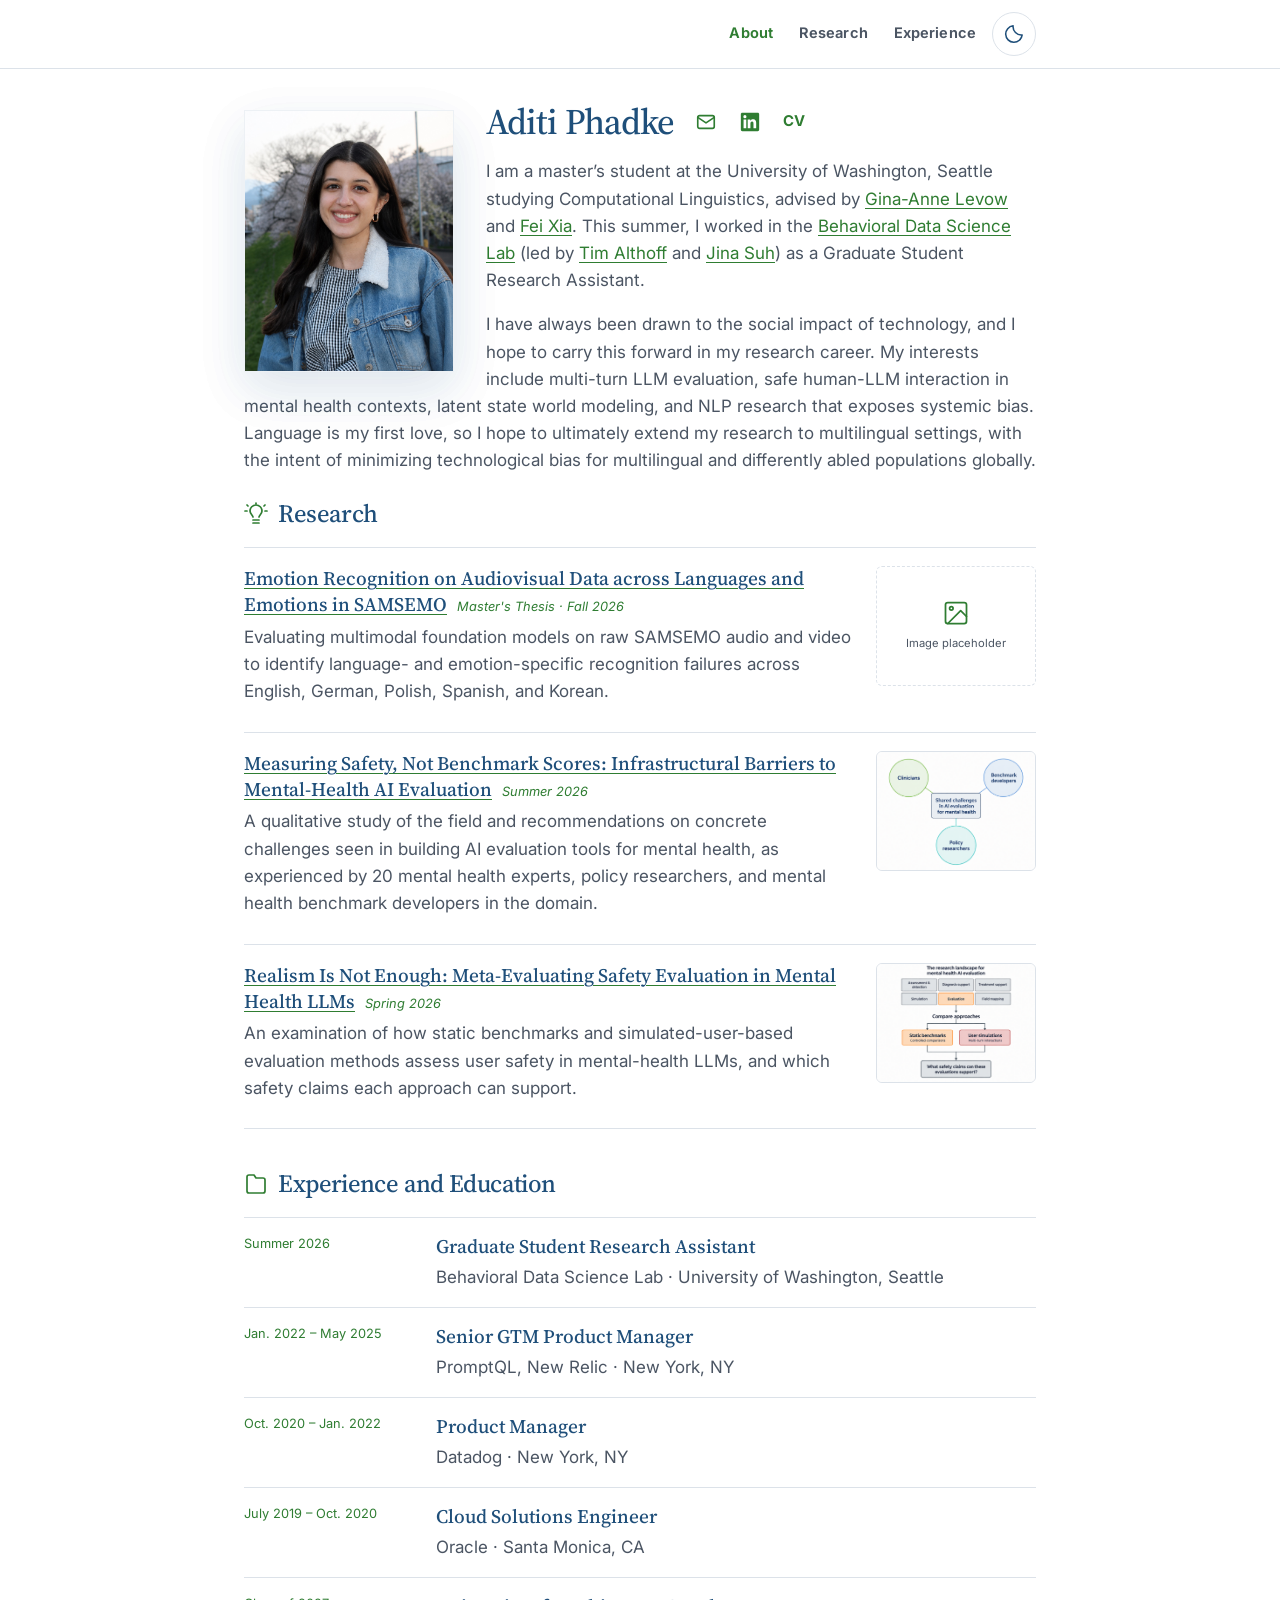
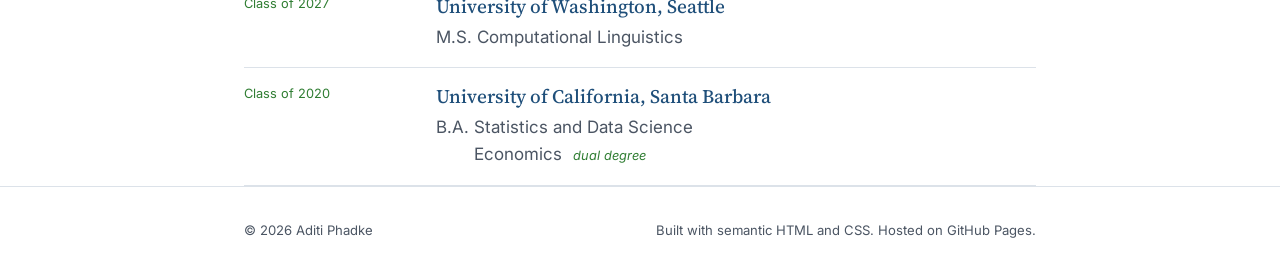
==== index.html @ 6ebd1e94 "Reorder research projects" ====
<!doctype html>
<html lang="en">
<head>
  <meta charset="utf-8">
  <meta name="viewport" content="width=device-width, initial-scale=1">
  <meta name="description" content="Aditi Phadke studies LLM evaluation, multilingual speech processing, and NLP for social impact.">
  <meta name="author" content="Aditi Phadke">
  <meta name="theme-color" content="#ffffff">

  <meta property="og:type" content="website">
  <meta property="og:title" content="Aditi Phadke">
  <meta property="og:description" content="LLM evaluation, social impact of computing, multilingual speech processing, and NLP.">
  <meta property="og:url" content="https://asphadke.github.io/">
  <meta property="og:image" content="https://asphadke.github.io/assets/aditi-portrait.jpg">
  <meta property="og:image:type" content="image/jpeg">
  <meta property="og:image:alt" content="Aditi Phadke">
  <meta name="twitter:card" content="summary_large_image">
  <meta name="twitter:image" content="https://asphadke.github.io/assets/aditi-portrait.jpg">
  <meta name="twitter:image:alt" content="Aditi Phadke">

  <title>Aditi Phadke</title>
  <link rel="icon" href="assets/favicon.svg" type="image/svg+xml">
  <script src="theme.js?v=20261014-1"></script>
  <link rel="stylesheet" href="styles.css?v=20261014-education-unshaded-1">
  <script src="script.js?v=20261014-taxonomy-1" defer></script>
  <!-- pages-build: 2026-10-13-5 -->
</head>

<body>
  <a class="skip-link" href="#main-content">Skip to content</a>

  <header class="site-header" id="top">
    <div class="container header-inner">
      <button class="menu-button" type="button" aria-expanded="false" aria-controls="site-nav">
        <span class="sr-only">Toggle navigation</span>
        <span aria-hidden="true"></span>
        <span aria-hidden="true"></span>
        <span aria-hidden="true"></span>
      </button>

      <nav class="site-nav" id="site-nav" aria-label="Primary navigation">
        <a href="#about">About</a>
        <a href="#projects">Research</a>
        <a href="#background">Experience</a>
      </nav>
      <button class="theme-toggle" type="button" aria-label="Switch to dark mode" title="Switch to dark mode">
        <svg class="theme-moon" viewBox="0 0 24 24" fill="none" stroke="currentColor" stroke-width="1.7" stroke-linecap="round" stroke-linejoin="round" aria-hidden="true"><path d="M20.9 13A9 9 0 0 1 11 3.1 9 9 0 1 0 20.9 13Z"/></svg>
        <svg class="theme-sun" viewBox="0 0 24 24" fill="none" stroke="currentColor" stroke-width="1.7" stroke-linecap="round" aria-hidden="true"><circle cx="12" cy="12" r="4"/><path d="M12 2v2m0 16v2M2 12h2m16 0h2M5 5l1.5 1.5m11 11L19 19M5 19l1.5-1.5m11-11L19 5"/></svg>
      </button>
    </div>
  </header>

  <main id="main-content">
    <section class="hero container" id="about" aria-label="About Aditi Phadke" style="border-bottom: 0; padding-bottom: 0.5rem;">
      <div class="portrait-wrap">
        <div class="portrait-fallback">AP</div>
        <img class="portrait" src="assets/aditi-portrait.jpg" alt="Aditi Phadke" width="280" height="350" onerror="this.hidden=true">
      </div>

      <div class="hero-copy">
        <div class="intro-heading">
          <h1>Aditi Phadke</h1>
          <div class="contact-links" aria-label="Contact links">
            <a href="mailto:aphadke@uw.edu" aria-label="Email" title="Email">
              <svg viewBox="0 0 24 24" fill="none" stroke="currentColor" stroke-width="1.8" stroke-linecap="round" stroke-linejoin="round" aria-hidden="true" focusable="false">
                <rect x="3" y="5" width="18" height="14" rx="2"/>
                <path d="m3 7 9 6 9-6"/>
              </svg>
            </a>
            <a href="https://www.linkedin.com/in/aditi-phadke-20/" rel="me noreferrer" aria-label="LinkedIn" title="LinkedIn">
              <svg viewBox="0 0 24 24" fill="currentColor" aria-hidden="true" focusable="false">
                <path d="M20.45 2H3.55C2.69 2 2 2.68 2 3.52v16.96c0 .84.69 1.52 1.55 1.52h16.9c.86 0 1.55-.68 1.55-1.52V3.52c0-.84-.69-1.52-1.55-1.52ZM7.93 18.75H4.98V9.2h2.95v9.55ZM6.45 7.9a1.71 1.71 0 1 1 0-3.42 1.71 1.71 0 0 1 0 3.42Zm12.3 10.85H15.8V14.1c0-1.11-.02-2.54-1.55-2.54-1.55 0-1.79 1.21-1.79 2.46v4.73H9.51V9.2h2.83v1.3h.04c.39-.74 1.36-1.52 2.79-1.52 2.98 0 3.58 1.96 3.58 4.51v5.26Z"/>
              </svg>
            </a>
            <a href="assets/aditi-phadke-cv.pdf" aria-label="CV (PDF)" title="CV (PDF)">CV</a>
          </div>
        </div>
        <p>
          I am a master’s student at the University of Washington, Seattle studying Computational Linguistics, advised by <a href="https://faculty.washington.edu/levow/">Gina-Anne Levow</a> and <a href="https://faculty.washington.edu/fxia/">Fei Xia</a>. This summer, I worked in the <a href="https://behavioral-data.github.io/">Behavioral Data Science Lab</a> (led by <a href="https://homes.cs.washington.edu/~althoff/">Tim Althoff</a> and <a href="https://www.jinasuh.com/">Jina Suh</a>) as a Graduate Student Research Assistant.
        </p>

        <p>
          I have always been drawn to the social impact of technology, and I hope to carry this forward in my research career. My interests include multi-turn LLM evaluation, safe human-LLM interaction in mental health contexts, latent state world modeling, and NLP research that exposes systemic bias. Language is my first love, so I hope to ultimately extend my research to multilingual settings, with the intent of minimizing technological bias for multilingual and differently abled populations globally.
        </p>

      </div>
    </section>

    <div class="container content-grid" style="padding-top: 0; margin-top: 0;">
      <div class="main-column">

        <section class="section" id="projects" aria-labelledby="projects-title">
          <div class="section-heading">
            <svg class="section-icon" viewBox="0 0 24 24" fill="none" stroke="currentColor" stroke-width="1.7" stroke-linecap="round" stroke-linejoin="round" aria-hidden="true" focusable="false">
              <path d="M9 18h6M9 21h6M9 15c0-1.5-3-3-3-6a6 6 0 0 1 12 0c0 3-3 4.5-3 6"/>
              <path d="M12 1v1M3 3l1 1M20 4l1-1M1 9h2M21 9h2"/>
            </svg>
            <h2 id="projects-title">Research</h2>
          </div>

          <div class="project-list">
            <article class="project">
              <div class="project-copy">
                <div class="project-meta">
                  <span>Ongoing Research</span>
                  <span>Fall 2026</span>
                </div>
                <h3><a class="project-title-link" href="projects/samsemo-emotion-recognition.html">Emotion Recognition on Audiovisual Data across Languages and Emotions in SAMSEMO</a> <span class="project-season">Master's Thesis · Fall 2026</span></h3>
                <p>Evaluating multimodal foundation models on raw SAMSEMO audio and video to identify language- and emotion-specific recognition failures across English, German, Polish, Spanish, and Korean.</p>
                <ul class="tags" aria-label="Project topics">
                  <li>Emotion recognition</li>
                  <li>Multimodal</li>
                  <li>Multilingual</li>
                </ul>
              </div>
              <div class="project-image-placeholder" aria-hidden="true">
                <svg viewBox="0 0 24 24" fill="none" stroke="currentColor" stroke-width="1.5" stroke-linecap="round" stroke-linejoin="round"><rect x="3" y="3" width="18" height="18" rx="2"/><circle cx="8" cy="8" r="1.5"/><path d="m21 15-5-5L5 21"/></svg>
                <span>Image placeholder</span>
              </div>
            </article>

            <article class="project">
              <div class="project-copy">
                <div class="project-meta">
                  <span>Ongoing Research</span>
                  <span>Summer 2026-present</span>
                </div>
                <h3><a class="project-title-link" href="projects/mental-health-evaluation-tools.html">Measuring Safety, Not Benchmark Scores: Infrastructural Barriers to Mental-Health AI Evaluation</a> <span class="project-season">Summer 2026</span></h3>
                <p>A qualitative study of the field and recommendations on concrete challenges seen in building AI evaluation tools for mental health, as experienced by 20 mental health experts, policy researchers, and mental health benchmark developers in the domain.</p>
                <ul class="tags" aria-label="Project topics">
                  <li>LLM evaluation</li>
                  <li>Human-LLM interaction</li>
                  <li>Mental health</li>
                  <li>AI safety</li>
                </ul>
              </div>
              <a class="project-image-link" href="assets/mental-health-evaluation-diagram.png" aria-label="Enlarge diagram of expert perspectives on mental-health AI evaluation" aria-haspopup="dialog">
                <img src="assets/mental-health-evaluation-diagram.png" alt="Clinicians, benchmark developers, and policy researchers connected to shared challenges in AI evaluation for mental health." width="1448" height="1086" loading="lazy">
              </a>
            </article>

            <article class="project">
              <div class="project-copy">
                <div class="project-meta">
                  <span>Working Paper</span>
                  <span>Spring 2026</span>
                </div>
                <h3><a class="project-title-link" href="projects/psychological-safety-taxonomy-review.html">Realism Is Not Enough: Meta-Evaluating Safety Evaluation in Mental Health LLMs</a> <span class="project-season">Spring 2026</span></h3>
                <p>An examination of how static benchmarks and simulated-user-based evaluation methods assess user safety in mental-health LLMs, and which safety claims each approach can support.</p>
                <ul class="tags" aria-label="Project topics">
                  <li>AI safety</li>
                  <li>Benchmarking</li>
                  <li>Evaluation</li>
                </ul>
              </div>
              <a class="project-image-link" href="assets/mental-health-evaluation-taxonomy.png" aria-label="Enlarge mental health AI evaluation research landscape diagram" aria-haspopup="dialog">
                <img src="assets/mental-health-evaluation-taxonomy.png" alt="Research landscape for mental health AI evaluation: six research categories, focusing on static benchmarks and user simulations and the safety claims they support." width="1448" height="1086" loading="lazy">
              </a>
            </article>

            <article class="project" hidden>
              <div class="project-copy">
                <div class="project-meta">
                  <span>Ongoing Research</span>
                  <span>Fall 2026</span>
                </div>
                <h3><a class="project-title-link" href="projects/latent-state-world-modeling.html">Behavioral State World Modeling</a></h3>
                <p>Predicting the unobservable behavioral state of the user from observable metrics such as audio and text. This is an extension of an ARPA-H grant project that constitutes similar work with wearable health sensor and location data.</p>
                <ul class="tags" aria-label="Project topics">
                  <li>User state simulation</li>
                  <li>HMMs</li>
                  <li>Speech recognition</li>
                </ul>
              </div>
              <a class="project-image-link" href="assets/behavioral-state-world-modeling.png" aria-label="Enlarge behavioral state world modeling diagram" aria-haspopup="dialog">
                <img src="assets/behavioral-state-world-modeling.png" alt="Hidden behavioral states evolving over time, with AI responses influencing transitions and text and speech observations beneath each state." width="1448" height="1086" loading="lazy">
              </a>
            </article>

            <article class="project" hidden>
              <div class="project-copy">
                <div class="project-meta">
                  <span>Research Project</span>
                  <span>2026</span>
                </div>
                <h3>OpenAI Whisper Multilingual Performance</h3>
                <p>Analyzed the performance of OpenAI Whisper across multilingual settings, observing cross-lingual interference effects in the shared-script languages of Hindi, Marathi, Nepali. I conducted linguistic error analysis accordingly.</p>
                <ul class="tags" aria-label="Project topics">
                  <li>ASR</li>
                  <li>Multilingual</li>
                  <li>Tokenization</li>
                </ul>
              </div>
              <div class="project-image-placeholder" aria-hidden="true">
                <svg viewBox="0 0 24 24" fill="none" stroke="currentColor" stroke-width="1.5" stroke-linecap="round" stroke-linejoin="round"><rect x="3" y="3" width="18" height="18" rx="2"/><circle cx="8" cy="8" r="1.5"/><path d="m21 15-5-5L5 21"/></svg>
                <span>Image placeholder</span>
              </div>
            </article>

            <article class="project" hidden>
              <div class="project-copy">
                <div class="project-meta">
                  <span>Speech Systems</span>
                  <span>2025</span>
                </div>
                <h3>Speaker-dependent Voice Assistant</h3>
                <p>A six-phrase spoken-command system built from scratch with MFCC features, left-to-right hidden Markov models, wake-word gating, and out-of-vocabulary rejection.</p>
                <ul class="tags" aria-label="Project topics">
                  <li>HMMs</li>
                  <li>MFCCs</li>
                  <li>Speech recognition</li>
                </ul>
              </div>
              <div class="project-image-placeholder" aria-hidden="true">
                <svg viewBox="0 0 24 24" fill="none" stroke="currentColor" stroke-width="1.5" stroke-linecap="round" stroke-linejoin="round"><rect x="3" y="3" width="18" height="18" rx="2"/><circle cx="8" cy="8" r="1.5"/><path d="m21 15-5-5L5 21"/></svg>
                <span>Image placeholder</span>
              </div>
            </article>
          </div>
        </section>

        <section class="section" id="background" aria-labelledby="background-title">
          <div class="section-heading">
            <svg class="section-icon" viewBox="0 0 24 24" fill="none" stroke="currentColor" stroke-width="1.7" stroke-linecap="round" stroke-linejoin="round" aria-hidden="true" focusable="false">
              <path d="M3 7V5a2 2 0 0 1 2-2h5l2 3h7a2 2 0 0 1 2 2v11a2 2 0 0 1-2 2H5a2 2 0 0 1-2-2V7Z"/>
            </svg>
            <h2 id="background-title">Experience and Education</h2>
          </div>
          <div class="timeline">
            <div class="timeline-item">
              <p class="timeline-date">Summer 2026</p>
              <div>
                <h3>Graduate Student Research Assistant</h3>
                <p>Behavioral Data Science Lab · University of Washington, Seattle</p>
              </div>
            </div>
            <div class="timeline-item">
              <p class="timeline-date">Jan. 2022 – May 2025</p>
              <div>
                <h3>Senior GTM Product Manager</h3>
                <p>PromptQL, New Relic · New York, NY</p>
              </div>
            </div>
            <div class="timeline-item">
              <p class="timeline-date">Oct. 2020 – Jan. 2022</p>
              <div>
                <h3>Product Manager</h3>
                <p>Datadog · New York, NY</p>
              </div>
            </div>
            <div class="timeline-item">
              <p class="timeline-date">July 2019 – Oct. 2020</p>
              <div>
                <h3>Cloud Solutions Engineer</h3>
                <p>Oracle · Santa Monica, CA</p>
              </div>
            </div>
            <div class="timeline-item education-item">
              <p class="timeline-date">Class of 2027</p>
              <div>
                <h3>University of Washington, Seattle</h3>
                <p>M.S. Computational Linguistics</p>
              </div>
            </div>
            <div class="timeline-item education-item">
              <p class="timeline-date">Class of 2020</p>
              <div>
                <h3>University of California, Santa Barbara</h3>
                <p style="display: grid; grid-template-columns: auto minmax(0, 1fr); column-gap: 0.3em;"><span>B.A.</span><span>Statistics and Data Science<br>Economics <span class="degree-note">dual degree</span></span></p>
              </div>
            </div>
          </div>
        </section>

      </div>
    </div>
  </main>

  <footer class="site-footer">
    <div class="container footer-inner">
      <p>© <span id="year">2026</span> Aditi Phadke</p>
      <p>Built with semantic HTML and CSS. Hosted on GitHub Pages.</p>
    </div>
  </footer>
  <dialog class="image-viewer" aria-label="Mental-health AI evaluation diagram">
    <form method="dialog"><button class="image-viewer-close" autofocus>Close</button></form>
    <img src="assets/mental-health-evaluation-diagram.png" alt="Clinicians, benchmark developers, and policy researchers connected to shared challenges in AI evaluation for mental health." width="1448" height="1086">
  </dialog>
</body>
</html>
---- styles.css ----
@import url("https://fonts.googleapis.com/css2?family=Inter:wght@100..900&family=Source+Serif+4:wght@400;500;600;700&display=swap");

:root {
  --paper: #ffffff;
  --surface: #ffffff;
  --ink: #1f4f7a;
  --muted: #4b5563;
  --line: #dce2e9;
  --accent: #2f7d32;
  --accent-deep: #2f5f9f;
  --accent-soft: #e5f3e3;
  --warm: #2f7d32;
  --max-width: 792px;
  --shadow: 0 18px 48px rgba(31, 79, 122, 0.08);
  --header: rgba(255, 255, 255, 0.96);
  --focus: #287d59;
  color-scheme: light;
}

* {
  box-sizing: border-box;
}

html {
  scroll-behavior: smooth;
  scroll-padding-top: 88px;
}

body {
  margin: 0;
  background: var(--paper);
  color: var(--ink);
  font-family: Inter, ui-sans-serif, -apple-system, BlinkMacSystemFont, "Segoe UI", sans-serif;
  font-size: 17px;
  line-height: 1.6;
  text-rendering: optimizeLegibility;
}

button,
input,
select,
textarea {
  font: inherit;
}

a {
  color: var(--accent);
  text-decoration-thickness: 1px;
  text-underline-offset: 0.18em;
}

a:hover {
  color: var(--accent-deep);
}

a:focus-visible,
button:focus-visible {
  outline: 3px solid var(--focus);
  outline-offset: 4px;
  border-radius: 3px;
}

img {
  display: block;
  max-width: 100%;
}

h1,
h2,
h3,
p {
  margin-top: 0;
}

h1,
h2,
h3,
h4,
h5,
h6,
.site-name {
  font-family: "Source Serif 4", Georgia, serif;
  font-weight: 500;
}

h1 {
  max-width: 820px;
  margin-bottom: 1.2rem;
  font-size: clamp(2.4rem, 5.2vw, 4.65rem);
  line-height: 1.04;
  letter-spacing: -0.04em;
}

h2 {
  font-size: clamp(1.8rem, 3vw, 2.5rem);
  line-height: 1.15;
  letter-spacing: -0.025em;
}

h3 {
  margin-bottom: 0.45rem;
  font-size: 1.27rem;
  line-height: 1.35;
}

.container {
  width: min(calc(100% - 2.5rem), var(--max-width));
  margin-inline: auto;
}

.skip-link {
  position: fixed;
  z-index: 1000;
  top: 0.75rem;
  left: 0.75rem;
  padding: 0.65rem 0.9rem;
  background: var(--ink);
  color: #fff;
  transform: translateY(-160%);
  transition: transform 160ms ease;
}

.skip-link:focus {
  transform: translateY(0);
}

.sr-only {
  position: absolute;
  width: 1px;
  height: 1px;
  padding: 0;
  margin: -1px;
  overflow: hidden;
  clip: rect(0, 0, 0, 0);
  white-space: nowrap;
  border: 0;
}

.site-header {
  position: sticky;
  z-index: 50;
  top: 0;
  border-bottom: 1px solid var(--line);
  background: var(--header);
  backdrop-filter: blur(14px);
}

.header-inner {
  min-height: 68px;
  display: flex;
  align-items: center;
  justify-content: space-between;
  gap: 1rem;
}

.site-name {
  color: var(--ink);
  font-size: clamp(1.35rem, 3vw, 1.9rem);
  text-decoration: none;
  letter-spacing: -0.02em;
}

.site-nav {
  margin-left: auto;
  display: flex;
  align-items: center;
  gap: clamp(0.85rem, 2vw, 1.7rem);
}

.site-nav a {
  color: var(--muted);
  font-size: 0.91rem;
  font-weight: 650;
  text-decoration: none;
  letter-spacing: 0.01em;
}

.site-nav a:hover,
.site-nav a[aria-current="location"] {
  color: var(--accent);
}

.menu-button {
  display: none;
  width: 44px;
  height: 44px;
  padding: 10px;
  border: 0;
  background: transparent;
  cursor: pointer;
}

.menu-button span:not(.sr-only) {
  display: block;
  width: 100%;
  height: 2px;
  margin: 5px 0;
  background: var(--ink);
  transition: transform 160ms ease, opacity 160ms ease;
}

.hero {
  display: flow-root;
  padding-top: 2rem;
  padding-bottom: clamp(0.75rem, 1.5vw, 1.25rem);
  border-bottom: 0;
}

.portrait-wrap {
  position: relative;
  float: left;
  width: 210px;
  max-width: 100%;
  aspect-ratio: 4 / 5;
  margin: 0.55rem 2rem 1rem 0;
}

.portrait,
.portrait-fallback {
  position: absolute;
  inset: 0;
  width: 100%;
  height: 100%;
  border: 1px solid rgba(31, 79, 122, 0.08);
  box-shadow: var(--shadow);
}

.portrait {
  z-index: 2;
  object-fit: cover;
  object-position: center;
  background: var(--surface);
}

.portrait-fallback {
  display: grid;
  place-items: center;
  background: var(--accent-soft);
  color: var(--accent-deep);
  font-family: inherit;
  font-size: clamp(2.5rem, 8vw, 5rem);
}

.eyebrow,
.section-number,
.project-meta,
.timeline-date,
.news-list time {
  font-size: 0.75rem;
  font-weight: 750;
  letter-spacing: 0.12em;
  text-transform: uppercase;
}

.eyebrow {
  margin-bottom: 1rem;
  color: var(--warm);
}

.lead {
  max-width: 820px;
  margin-bottom: 1.25rem;
  color: var(--ink);
  font-family: inherit;
  font-size: clamp(1.27rem, 2.2vw, 1.65rem);
  line-height: 1.5;
}

.hero-copy > p:not(.eyebrow):not(.lead) {
  max-width: none;
  color: var(--muted);
}

.intro-heading {
  display: flex;
  align-items: center;
  flex-wrap: wrap;
  gap: 0.25rem 0.75rem;
  margin-bottom: 1rem;
}

.intro-heading h1 {
  margin-bottom: 0;
}

.contact-links {
  display: flex;
  align-items: center;
  gap: 0.25rem;
  margin: 0;
}

.contact-links a {
  display: grid;
  place-items: center;
  width: 40px;
  height: 40px;
  text-decoration: none;
}

.contact-links svg {
  display: block;
  width: 22px;
  height: 22px;
}

.contact-links a,
.project-links a {
  font-size: 0.93rem;
  font-weight: 700;
}

/* Full-width content below the About section */
.content-grid {
  display: block;
  padding-top: 0;
}

.main-column {
  width: 100%;
  min-width: 0;
}

.section {
  padding-bottom: clamp(5rem, 8vw, 7rem);
}

.section:last-child {
  padding-bottom: 0;
}

.section-heading {
  display: grid;
  grid-template-columns: 1.5rem 1fr;
  align-items: center;
  gap: 0.65rem;
  margin-bottom: 1.1rem;
}

.section-heading h2,
.section-heading p {
  margin-bottom: 0;
}

.section-number {
  color: var(--warm);
}

.section-icon {
  display: block;
  width: 1.5rem;
  height: 1.5rem;
  color: var(--warm);
}

#projects {
  margin-inline: 0;
}

#projects #projects-title {
  font-size: 1.55rem;
  line-height: 1.2;
}

/* Projects: simple editorial list, no cards */
.project-list {
  width: 100%;
  border-top: 1px solid var(--line);
}

.project {
  padding: 1.15rem 0 1.25rem;
  border: 0;
  border-bottom: 1px solid var(--line);
  border-radius: 0;
  background: transparent;
  box-shadow: none;
  transition: none;
}

.project:hover {
  border-color: var(--line);
  box-shadow: none;
  transform: none;
}

.project-meta {
  display: flex;
  justify-content: space-between;
  align-items: baseline;
  gap: 2rem;
  margin-bottom: 0.4rem;
  color: var(--warm);
}

.project h3 {
  max-width: 1000px;
  margin-bottom: 0.35rem;
  font-size: 1.2rem;
}

.project-season {
  font-family: Inter, ui-sans-serif, sans-serif;
  display: inline-block;
  margin-left: 0.4rem;
  color: var(--accent);
  font-size: 0.8rem;
  font-style: italic;
  font-weight: 400;
  white-space: nowrap;
}

.project-title-link {
  position: relative;
  z-index: 10;
  display: inline;
  width: fit-content;
  max-width: 100%;
  color: var(--ink);
  cursor: pointer;
  pointer-events: auto !important;
  text-decoration: underline;
  text-decoration-color: var(--accent);
  text-decoration-thickness: 1px;
  text-underline-offset: 0.18em;
}

.project-title-link:hover,
.project-title-link:focus-visible {
  color: var(--accent);
  text-decoration-color: currentColor;
}

/* Project detail pages */
.project-page {
  padding-block: clamp(2rem, 4vw, 3.5rem);
}

.project-detail {
  max-width: var(--max-width);
}

.project-back {
  margin-bottom: 2rem;
  font-size: 0.9rem;
}

.project-detail-meta {
  display: flex;
  justify-content: space-between;
  gap: 1.5rem;
  margin-bottom: 0.8rem;
  color: var(--warm);
  font-size: 0.75rem;
  font-weight: 750;
  letter-spacing: 0.12em;
  text-transform: uppercase;
}

.project-detail h1 {
  max-width: 820px;
  margin-bottom: 1.25rem;
  font-size: clamp(1.85rem, 3.4vw, 2.9rem);
  line-height: 1.12;
}

.project-detail-lead {
  max-width: 820px;
  color: var(--ink);
  font-family: inherit;
  font-size: clamp(1.2rem, 2.1vw, 1.55rem);
  line-height: 1.5;
}

.project-detail-tags {
  display: flex;
  flex-wrap: wrap;
  gap: 0;
  margin: 1.25rem 0 0;
  padding: 0;
  list-style: none;
}

.project-detail-tags li {
  color: var(--muted);
  font-size: 0.78rem;
  font-weight: 650;
}

.project-detail-tags li:not(:last-child)::after {
  content: "·";
  margin-inline: 0.5rem;
  color: #a4a293;
}

.project-detail-link {
  margin-top: 1.25rem;
}

.project-detail-section {
  max-width: 820px;
  margin-top: 2rem;
  padding-top: 1.25rem;
  border-top: 1px solid var(--line);
}

.project-detail-section h2 {
  font-size: 1.5rem;
}

.project-detail-section p {
  color: var(--muted);
}

.project p {
  max-width: 1000px;
  margin-bottom: 0.4rem;
  color: var(--muted);
}

.project-links {
  margin: 0.4rem 0 0;
}

.tags {
  display: flex;
  flex-wrap: wrap;
  gap: 0;
  margin: 0.45rem 0 0;
  padding: 0;
  list-style: none;
}

.tags li {
  padding: 0;
  border-radius: 0;
  background: none;
  color: var(--muted);
  font-size: 0.76rem;
  font-weight: 600;
  letter-spacing: 0.02em;
}

.tags li:not(:last-child)::after {
  content: "·";
  margin-inline: 0.5rem;
  color: #a4a293;
}

/* Background */
.timeline {
  width: 100%;
  border-top: 1px solid var(--line);
}

.timeline-item {
  display: grid;
  grid-template-columns: minmax(120px, 0.28fr) minmax(0, 1fr);
  gap: 2rem;
  padding: 1.8rem 0;
  border-bottom: 1px solid var(--line);
}

.timeline-date {
  margin-bottom: 0;
  color: var(--warm);
}

.timeline-item h3 {
  margin-bottom: 0.25rem;
}

.timeline-item div p {
  margin-bottom: 0;
  color: var(--muted);
}

.site-footer {
  border-top: 1px solid var(--line);
  background: var(--paper);
}

.footer-inner {
  min-height: 88px;
  display: flex;
  align-items: center;
  justify-content: space-between;
  gap: 2rem;
  color: var(--muted);
  font-size: 0.82rem;
}

.footer-inner p {
  margin-bottom: 0;
}

@media (max-width: 850px) {
  .content-grid {
    grid-template-columns: 1fr;
  }

  .side-column {
    display: grid;
    grid-template-columns: repeat(2, minmax(0, 1fr));
    gap: 2rem;
  }

  .side-section + .side-section {
    margin-top: 0;
  }

  .connect-card {
    grid-column: 1 / -1;
  }
}

@media (max-width: 700px) {
  body {
    font-size: 16px;
  }

  .menu-button {
    display: block;
  }

  .site-nav {
    position: absolute;
    top: calc(100% + 1px);
    right: 0;
    left: 0;
    display: none;
    flex-direction: column;
    align-items: stretch;
    gap: 0;
    padding: 0.45rem 1.25rem 1rem;
    border-bottom: 1px solid var(--line);
    background: var(--paper);
    box-shadow: 0 18px 30px rgba(31, 79, 122, 0.08);
  }

  .site-nav.is-open {
    display: flex;
  }

  .site-nav a {
    padding: 0.8rem 0;
    border-bottom: 1px solid var(--line);
  }

  .site-nav a:last-child {
    border-bottom: 0;
  }

  .menu-button[aria-expanded="true"] span:nth-of-type(1) {
    transform: translateY(7px) rotate(45deg);
  }

  .menu-button[aria-expanded="true"] span:nth-of-type(2) {
    opacity: 0;
  }

  .menu-button[aria-expanded="true"] span:nth-of-type(3) {
    transform: translateY(-7px) rotate(-45deg);
  }

  .portrait-wrap {
    float: none;
    margin: 0.55rem 0 1.5rem;
  }

  .research-item {
    grid-template-columns: 1fr;
    gap: 0.3rem;
  }

  .side-column {
    grid-template-columns: 1fr;
  }

  .connect-card {
    grid-column: auto;
  }

  .footer-inner {
    align-items: flex-start;
    flex-direction: column;
    justify-content: center;
    gap: 0.3rem;
    padding-block: 1.5rem;
  }
}

@media (max-width: 480px) {
  .container {
    width: min(calc(100% - 1.5rem), var(--max-width));
  }

  .section-heading {
    grid-template-columns: 1.5rem 1fr;
    gap: 0.5rem;
  }

  .timeline-item {
    grid-template-columns: 1fr;
    gap: 0.2rem;
  }

  .project-meta {
    align-items: flex-start;
    flex-direction: column;
    gap: 0.1rem;
  }
}

@media (prefers-reduced-motion: reduce) {
  html {
    scroll-behavior: auto;
  }

  *,
  *::before,
  *::after {
    scroll-behavior: auto !important;
    transition-duration: 0.01ms !important;
    animation-duration: 0.01ms !important;
    animation-iteration-count: 1 !important;
  }
}

.tags,
.project-detail-tags,
.project-meta,
.project-detail-meta {
  display: none;
}

:root[data-theme="dark"] {
  --paper: #0b1730;
  --surface: #142542;
  --ink: #e6edf7;
  --muted: #b9c7dc;
  --line: #30415d;
  --accent: #9acb70;
  --accent-deep: #b8df94;
  --accent-soft: #23352a;
  --warm: #9acb70;
  --header: rgba(11, 23, 48, 0.96);
  --focus: #9fc7ff;
  --shadow: 0 18px 48px rgba(0, 0, 0, 0.2);
  color-scheme: dark;
}

.theme-toggle {
  flex: 0 0 44px;
  width: 44px;
  height: 44px;
  display: grid;
  place-items: center;
  padding: 10px;
  border: 1px solid var(--line);
  border-radius: 50%;
  background: var(--paper);
  color: var(--ink);
  cursor: pointer;
}

.theme-toggle:hover {
  background: var(--accent-soft);
}

.theme-toggle svg {
  width: 22px;
  height: 22px;
}

.theme-toggle .theme-sun,
[data-theme="dark"] .theme-toggle .theme-moon {
  display: none;
}

[data-theme="dark"] .theme-toggle .theme-sun {
  display: block;
}

.skip-link {
  color: var(--paper);
}

@media (max-width: 700px) {
  .menu-button {
    margin-left: auto;
    flex-shrink: 0;
  }

  .header-inner {
    gap: 0.5rem;
  }
}

.hero-copy h1 {
  margin-bottom: 0;
  font-size: clamp(1.9rem, 3.6vw, 2.25rem);
  line-height: 1.15;
  letter-spacing: -0.025em;
}

.hero-copy .research-interests {
  font-weight: 700;
}

.project:not([hidden]) {
  display: grid;
  grid-template-columns: minmax(0, 1fr) 160px;
  align-items: start;
  gap: 1.5rem;
}

.project-copy {
  min-width: 0;
}

.project-image-placeholder {
  display: flex;
  flex-direction: column;
  align-items: center;
  justify-content: center;
  gap: 0.5rem;
  width: 100%;
  aspect-ratio: 4 / 3;
  border: 1px dashed var(--line);
  border-radius: 6px;
  background: var(--surface);
  color: var(--muted);
  text-align: center;
  font-size: 0.7rem;
}

.project-image-placeholder svg {
  width: 28px;
  height: 28px;
  color: var(--accent);
}

@media (max-width: 600px) {
  .project:not([hidden]) {
    grid-template-columns: minmax(0, 1fr) 88px;
    gap: 0.75rem;
  }

  .project-image-placeholder {
    aspect-ratio: 1;
    padding: 0.4rem;
    font-size: 0.6rem;
  }
}

.project-image-link {
  display: block;
  overflow: hidden;
  border: 1px solid var(--line);
  border-radius: 6px;
  text-align: center;
  text-decoration: none;
  font-size: 0.65rem;
  cursor: zoom-in;
}

.project-image-link img {
  width: 100%;
  height: auto;
  background: #fff;
}

.project-image-link span {
  display: block;
  padding: 0.35rem;
}

.image-viewer {
  width: min(1100px, calc(100% - 2rem));
  max-width: none;
  max-height: calc(100dvh - 2rem);
  padding: 0.75rem;
  border: 1px solid var(--line);
  border-radius: 8px;
  background: var(--paper);
  color: var(--ink);
}

.image-viewer::backdrop {
  background: rgba(0, 0, 0, 0.75);
}

.image-viewer form {
  display: flex;
  justify-content: flex-end;
  margin-bottom: 0.5rem;
}

.image-viewer-close {
  min-height: 44px;
  padding: 0.4rem 1rem;
  border: 1px solid var(--line);
  border-radius: 4px;
  background: var(--surface);
  color: var(--ink);
  cursor: pointer;
}

.image-viewer > img {
  width: 100%;
  height: auto;
  max-height: calc(100dvh - 7rem);
  object-fit: contain;
}

body:has(.image-viewer[open]) {
  overflow: hidden;
}

#projects {
  padding-bottom: 2.5rem;
}

#background-title {
  font-size: 1.55rem;
  line-height: 1.2;
}

#background .timeline-item {
  padding-block: 1rem;
  gap: 0.5rem 1.5rem;
}

#background .timeline-item h3 {
  font-size: 1.2rem;
}

#background .timeline-date {
  font-size: 0.8rem;
  font-weight: 400;
  letter-spacing: normal;
  text-transform: none;
}

.degree-note {
  margin-left: 0.4rem;
  color: var(--accent);
  font-size: 0.8rem;
  font-style: italic;
  white-space: nowrap;
}
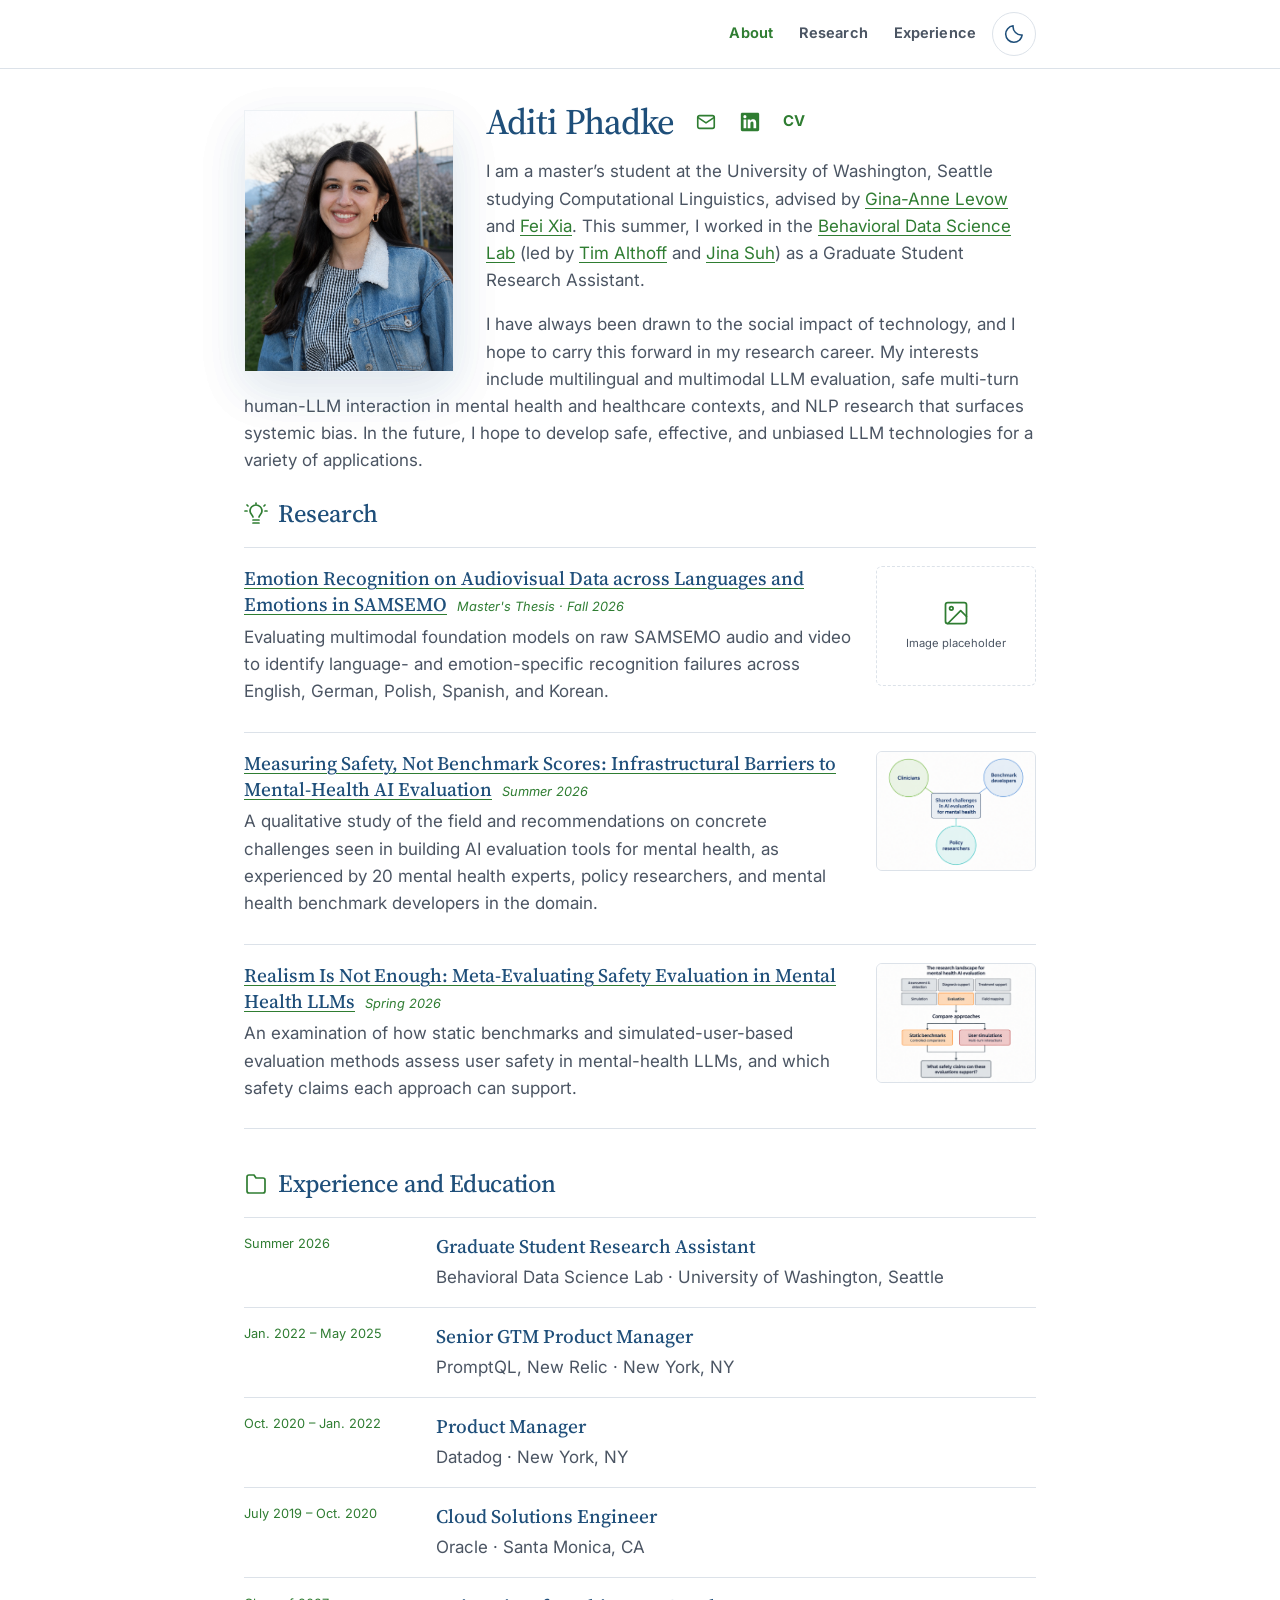
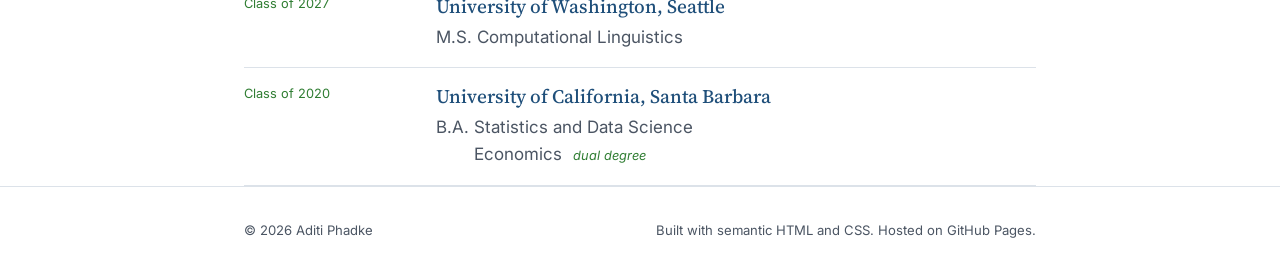
==== commit 3f31d886: "Update homepage research blurb" ====
--- a/index.html
+++ b/index.html
@@ -80,7 +80,7 @@
         </p>
 
         <p>
-          I have always been drawn to the social impact of technology, and I hope to carry this forward in my research career. My interests include multi-turn LLM evaluation, safe human-LLM interaction in mental health contexts, latent state world modeling, and NLP research that exposes systemic bias. Language is my first love, so I hope to ultimately extend my research to multilingual settings, with the intent of minimizing technological bias for multilingual and differently abled populations globally.
+          I have always been drawn to the social impact of technology, and I hope to carry this forward in my research career. My interests include multilingual and multimodal LLM evaluation, safe multi-turn human-LLM interaction in mental health and healthcare contexts, and NLP research that surfaces systemic bias. In the future, I hope to develop safe, effective, and unbiased LLM technologies for a variety of applications.
         </p>
 
       </div>
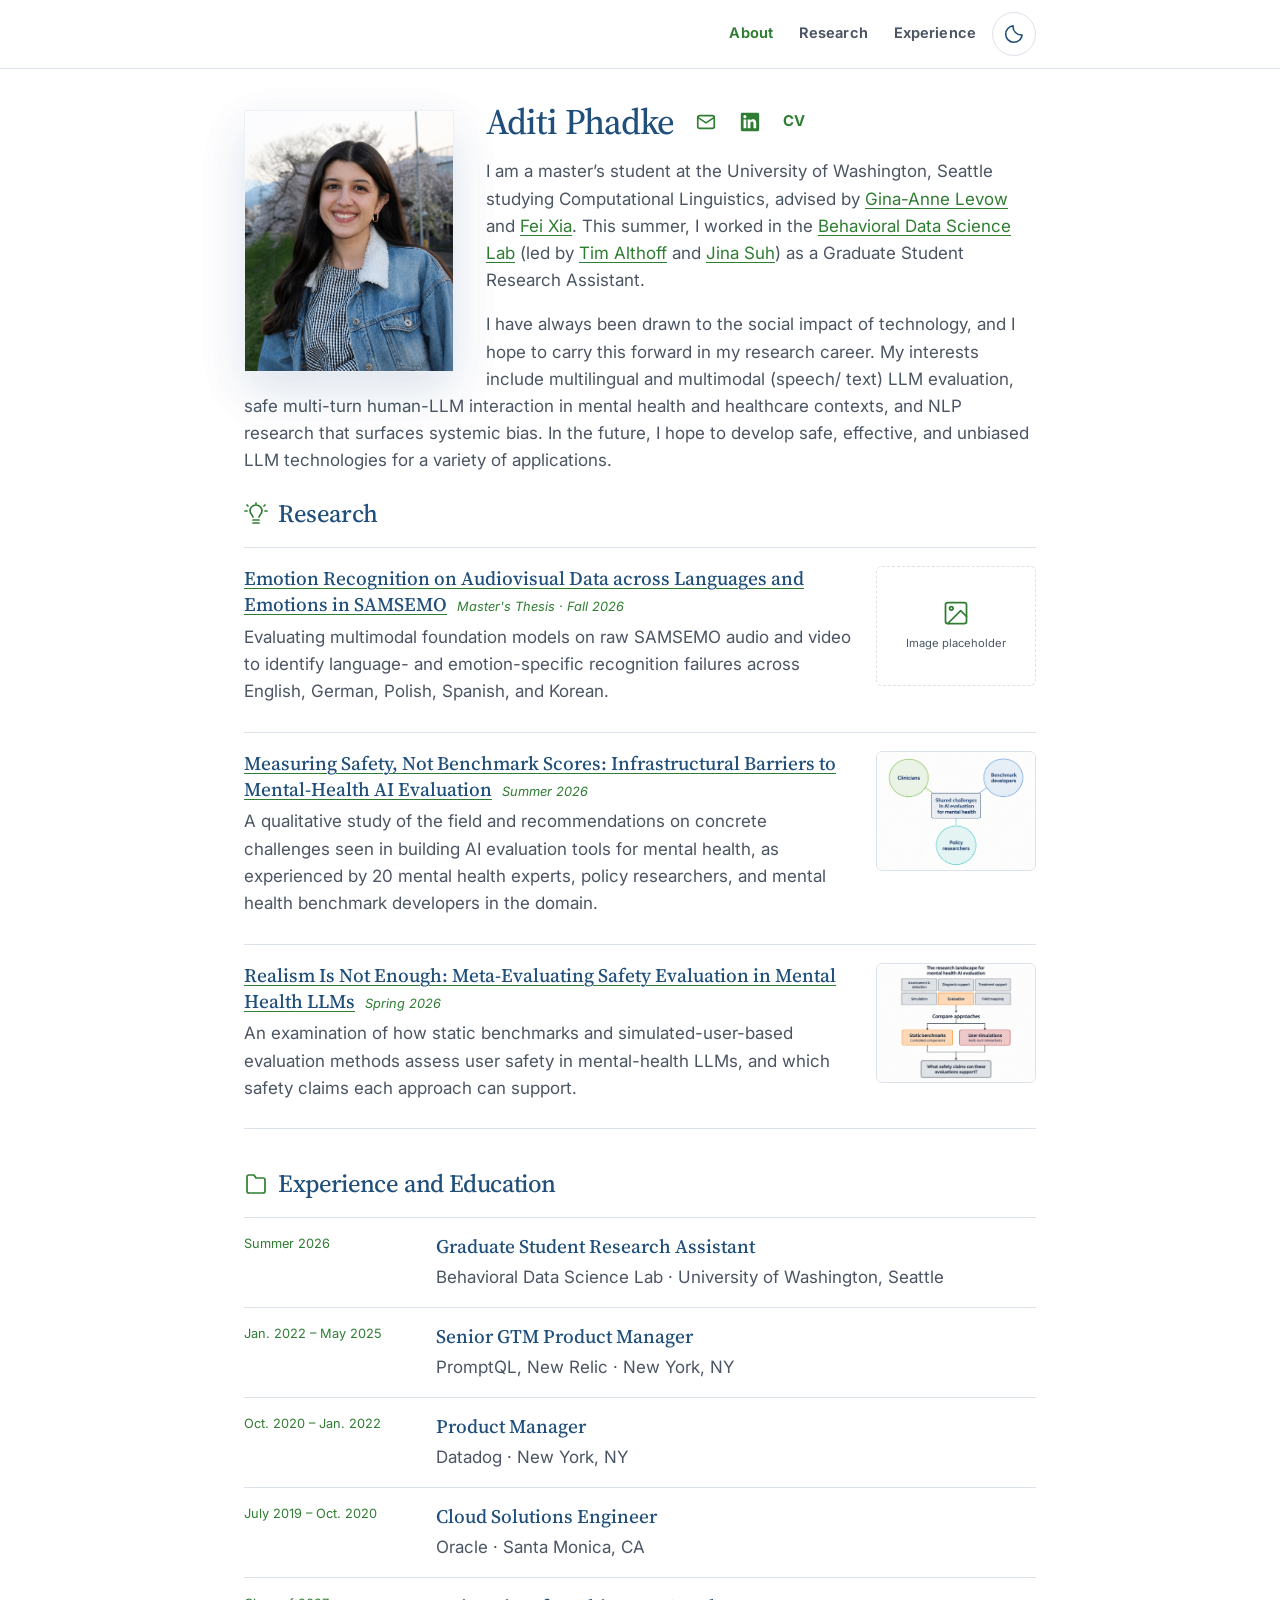
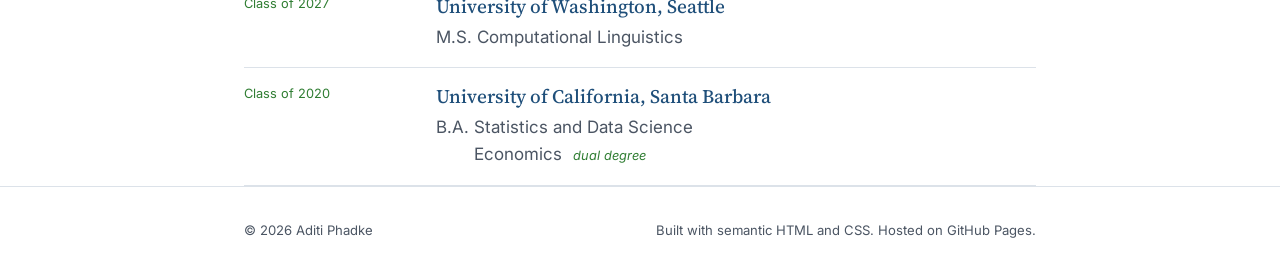
==== commit 6b97259a: "Specify speech/text scope in homepage research interests" ====
--- a/index.html
+++ b/index.html
@@ -80,7 +80,7 @@
         </p>
 
         <p>
-          I have always been drawn to the social impact of technology, and I hope to carry this forward in my research career. My interests include multilingual and multimodal LLM evaluation, safe multi-turn human-LLM interaction in mental health and healthcare contexts, and NLP research that surfaces systemic bias. In the future, I hope to develop safe, effective, and unbiased LLM technologies for a variety of applications.
+          I have always been drawn to the social impact of technology, and I hope to carry this forward in my research career. My interests include multilingual and multimodal (speech/ text) LLM evaluation, safe multi-turn human-LLM interaction in mental health and healthcare contexts, and NLP research that surfaces systemic bias. In the future, I hope to develop safe, effective, and unbiased LLM technologies for a variety of applications.
         </p>
 
       </div>
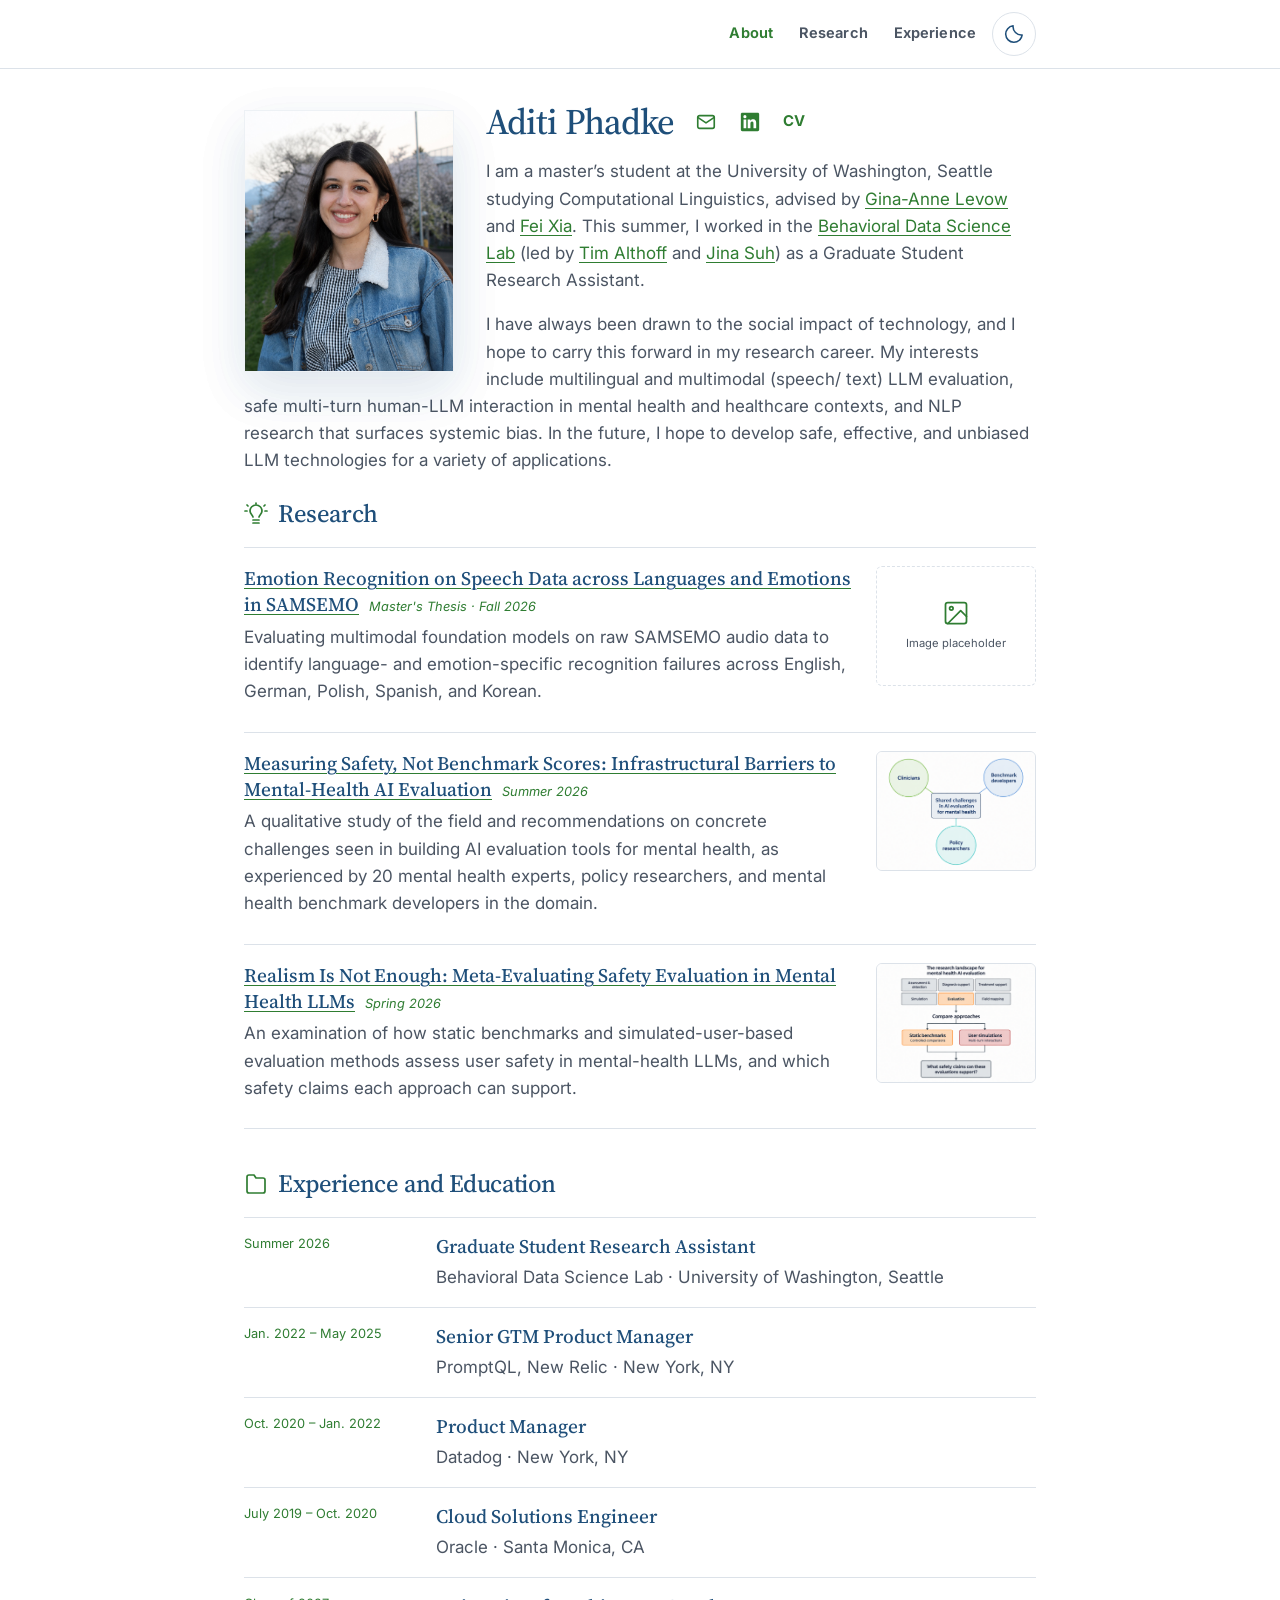
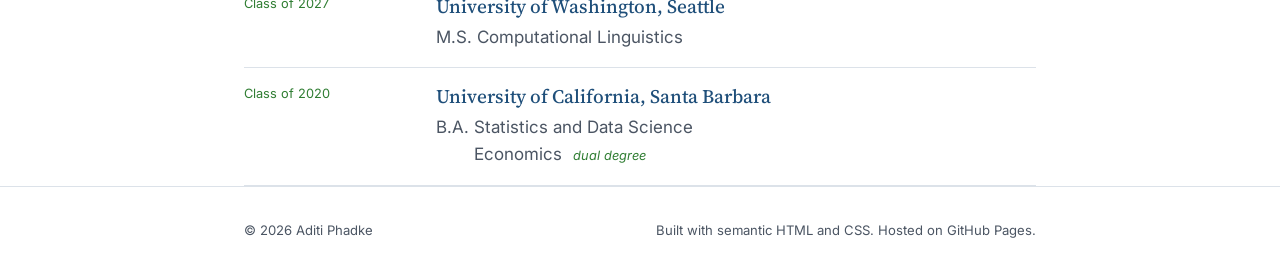
==== commit 58d6f058: "Refocus SAMSEMO homepage entry on speech data" ====
--- a/index.html
+++ b/index.html
@@ -105,8 +105,8 @@
                   <span>Ongoing Research</span>
                   <span>Fall 2026</span>
                 </div>
-                <h3><a class="project-title-link" href="projects/samsemo-emotion-recognition.html">Emotion Recognition on Audiovisual Data across Languages and Emotions in SAMSEMO</a> <span class="project-season">Master's Thesis · Fall 2026</span></h3>
-                <p>Evaluating multimodal foundation models on raw SAMSEMO audio and video to identify language- and emotion-specific recognition failures across English, German, Polish, Spanish, and Korean.</p>
+                <h3><a class="project-title-link" href="projects/samsemo-emotion-recognition.html">Emotion Recognition on Speech Data across Languages and Emotions in SAMSEMO</a> <span class="project-season">Master's Thesis · Fall 2026</span></h3>
+                <p>Evaluating multimodal foundation models on raw SAMSEMO audio data to identify language- and emotion-specific recognition failures across English, German, Polish, Spanish, and Korean.</p>
                 <ul class="tags" aria-label="Project topics">
                   <li>Emotion recognition</li>
                   <li>Multimodal</li>
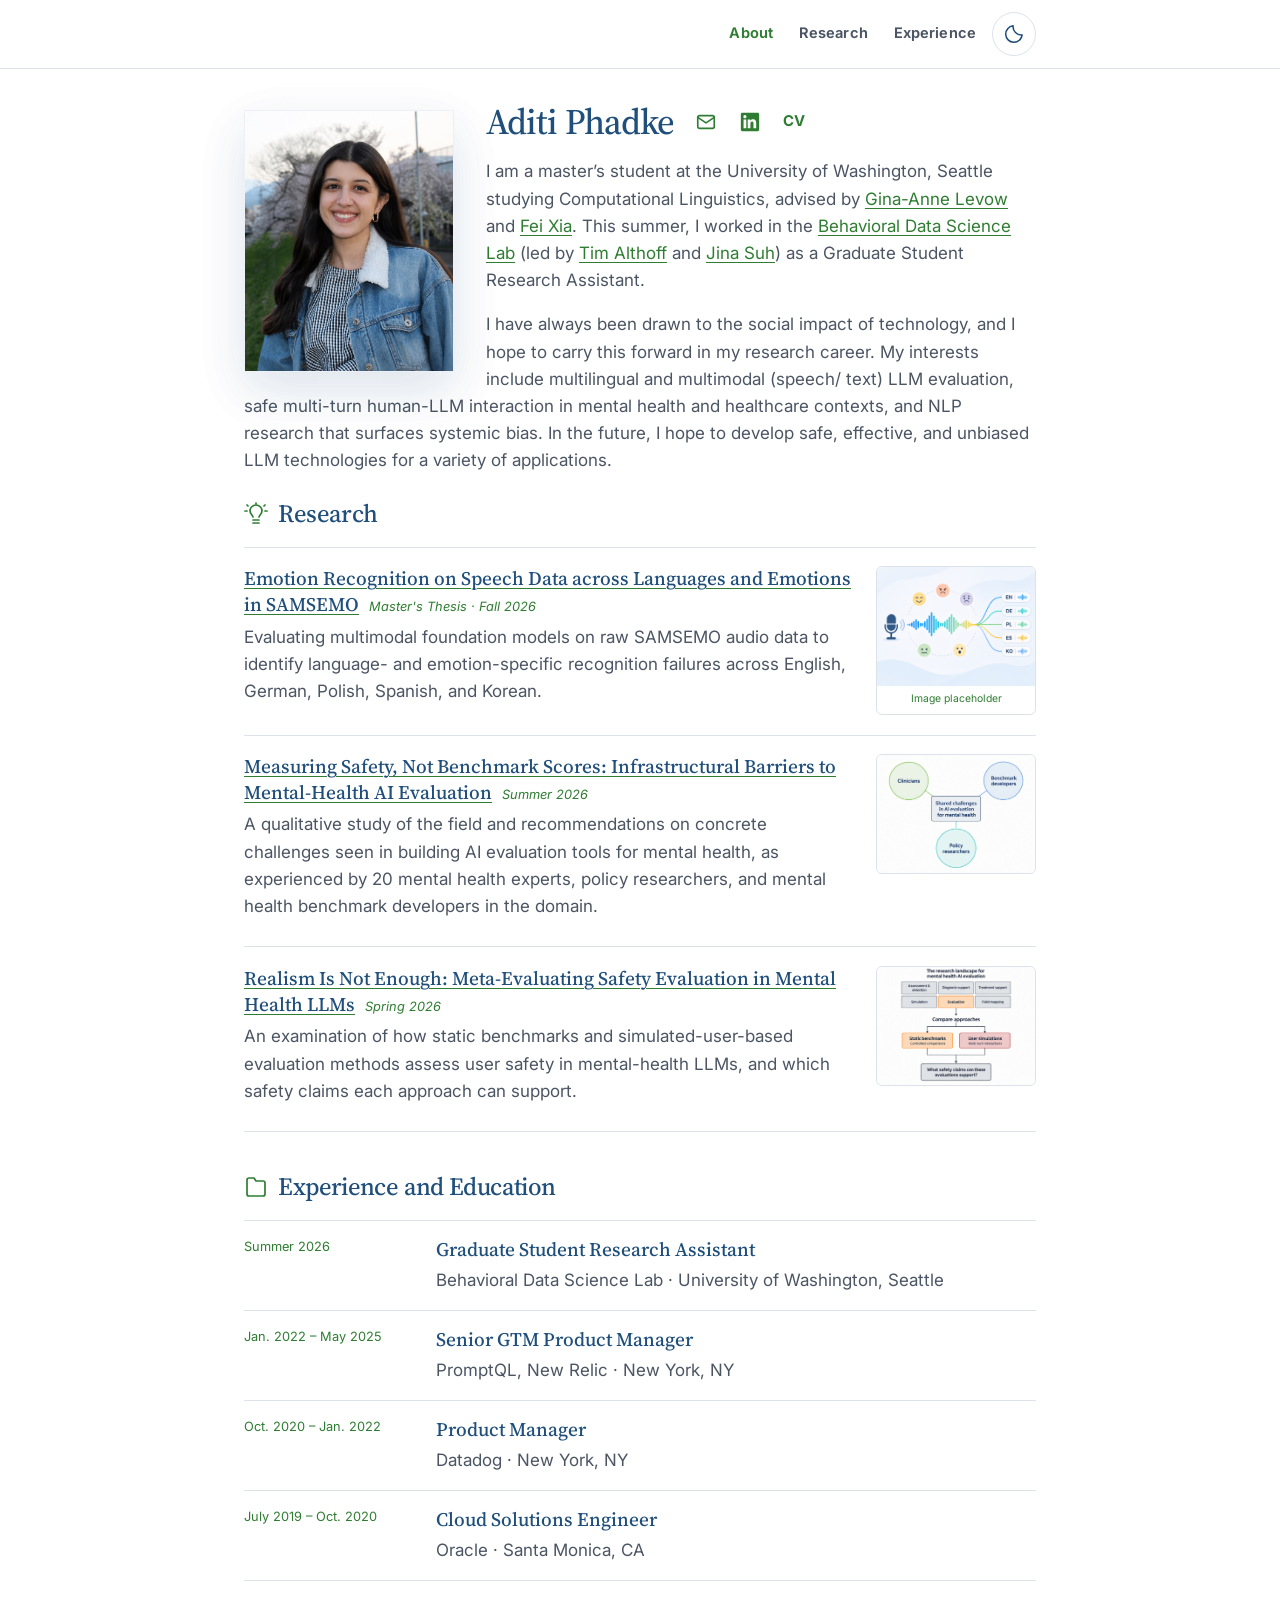
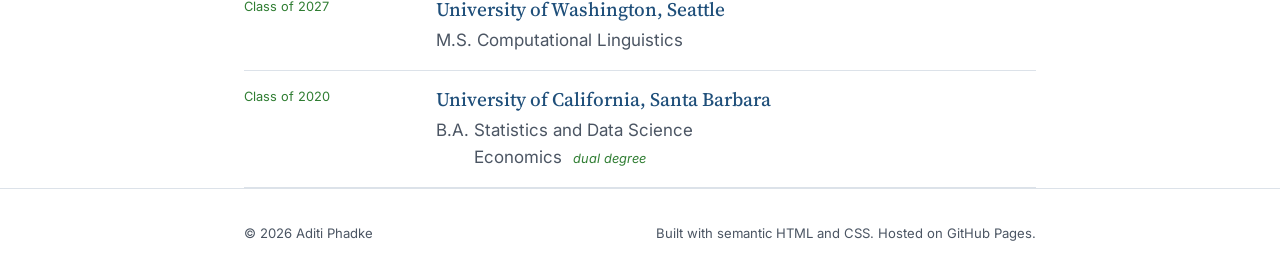
==== commit 36e49188: "Update project image section in index.html Replaced project image placeholder with an image link." ====
--- a/index.html
+++ b/index.html
@@ -113,10 +113,17 @@
                   <li>Multilingual</li>
                 </ul>
               </div>
-              <div class="project-image-placeholder" aria-hidden="true">
-                <svg viewBox="0 0 24 24" fill="none" stroke="currentColor" stroke-width="1.5" stroke-linecap="round" stroke-linejoin="round"><rect x="3" y="3" width="18" height="18" rx="2"/><circle cx="8" cy="8" r="1.5"/><path d="m21 15-5-5L5 21"/></svg>
+              <a class="project-image-link"
+                href="assets/samsemo-emotion-recognition.png"
+                aria-label="Enlarge multilingual speech emotion recognition illustration"
+                aria-haspopup="dialog">
+               <img src="assets/samsemo-emotion-recognition.png"
+                    alt="Speech waveforms, emotion expressions, and five language branches representing multilingual emotion recognition."
+                    width="1448"
+                    height="1086"
+                    loading="lazy">
                 <span>Image placeholder</span>
-              </div>
+              </a>
             </article>
 
             <article class="project">
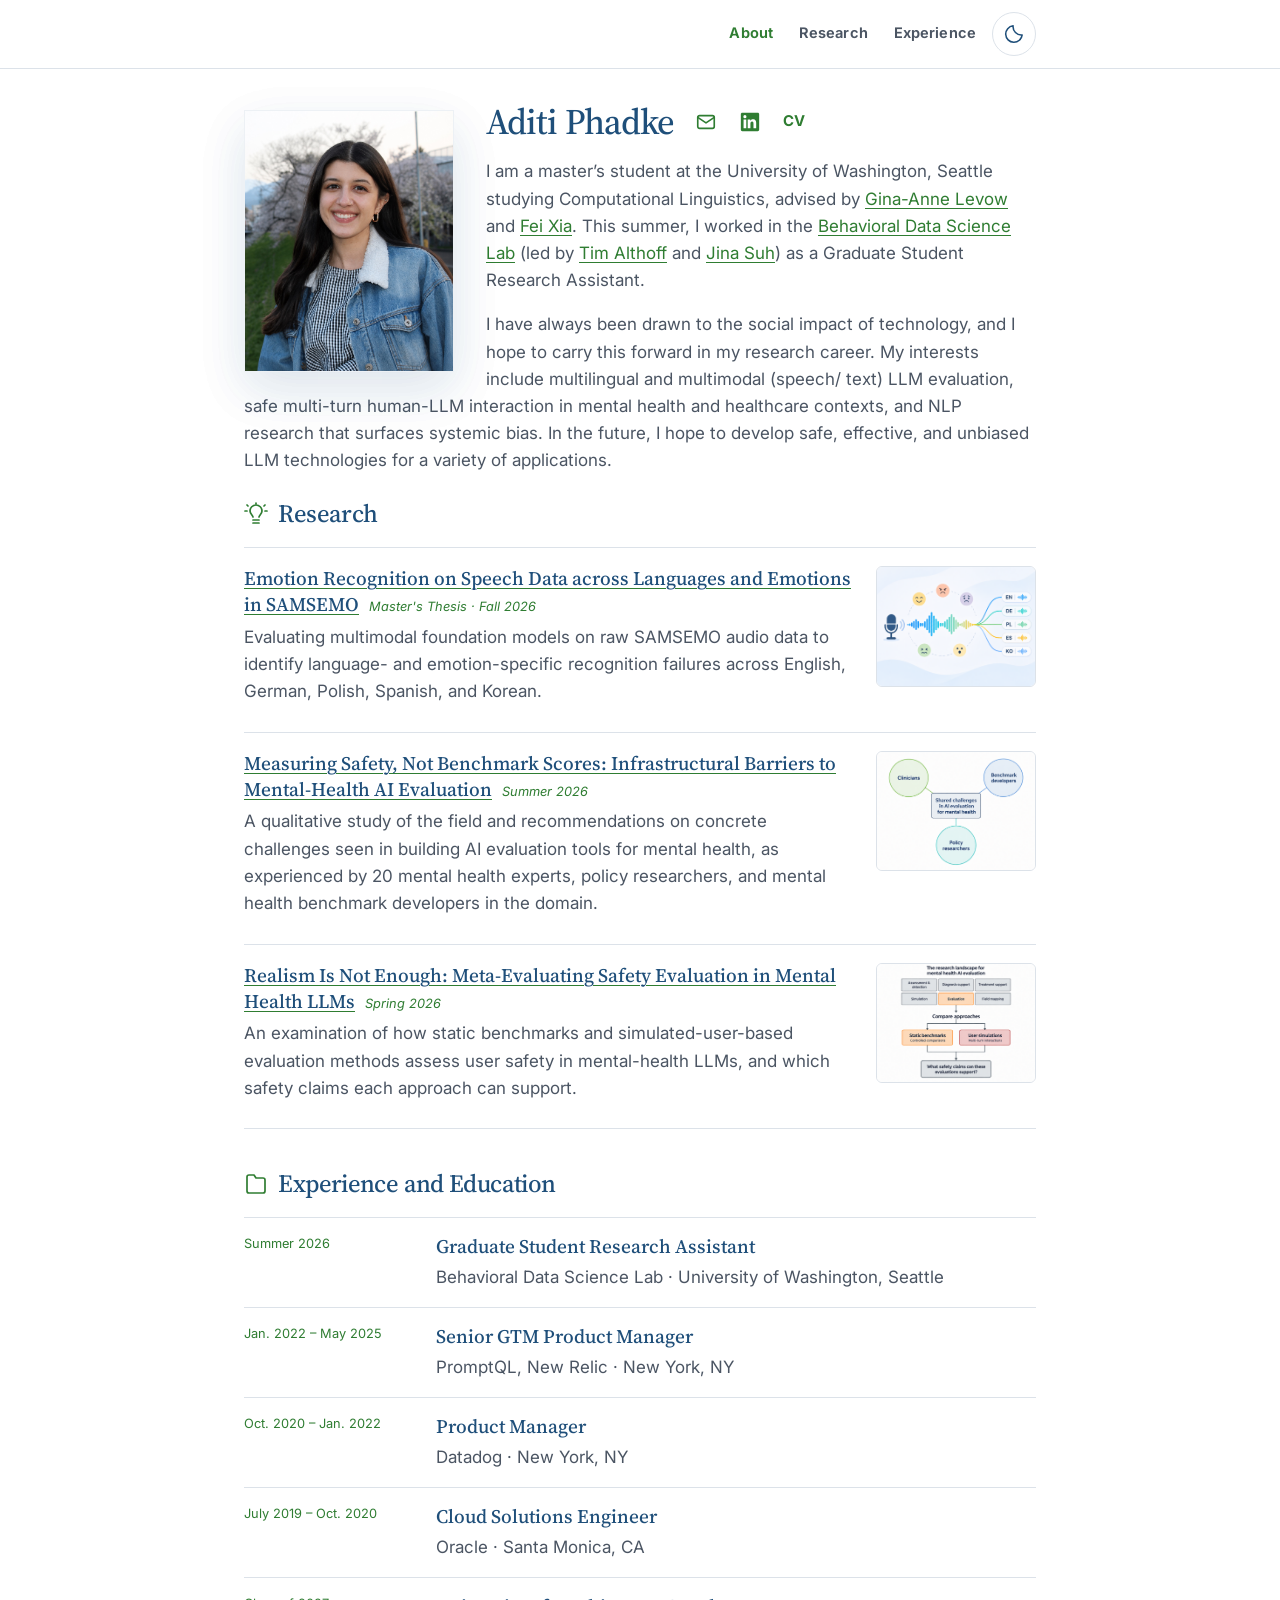
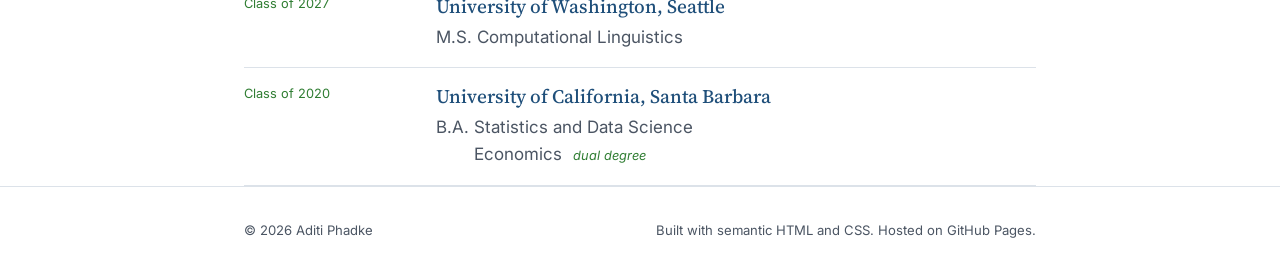
==== commit 4293528a: "Remove image placeholder from index.html Removed image placeholder text from project article." ====
--- a/index.html
+++ b/index.html
@@ -122,7 +122,6 @@
                     width="1448"
                     height="1086"
                     loading="lazy">
-                <span>Image placeholder</span>
               </a>
             </article>
 
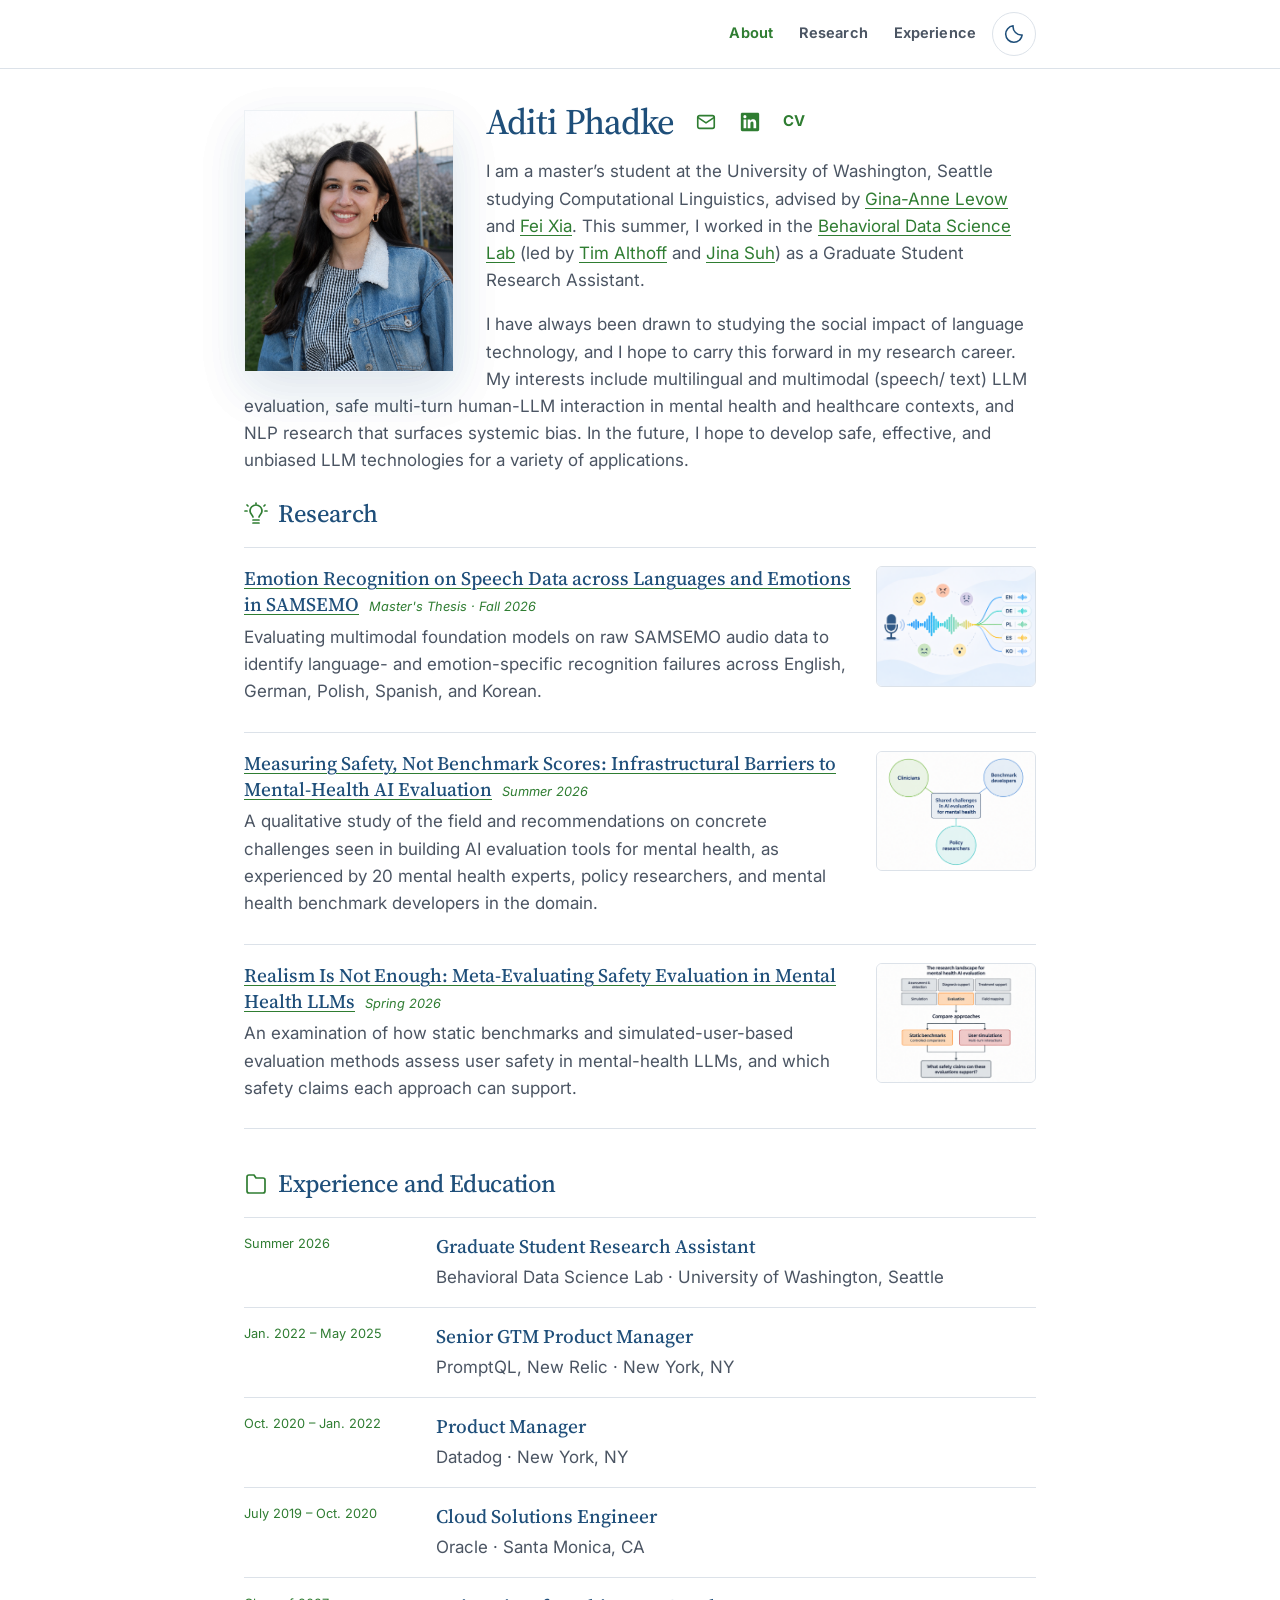
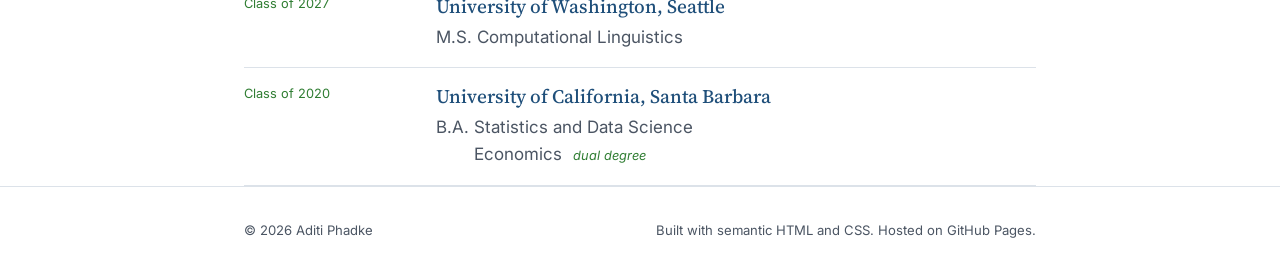
==== commit 231b480b: "Update homepage language technology research introduction" ====
--- a/index.html
+++ b/index.html
@@ -80,7 +80,7 @@
         </p>
 
         <p>
-          I have always been drawn to the social impact of technology, and I hope to carry this forward in my research career. My interests include multilingual and multimodal (speech/ text) LLM evaluation, safe multi-turn human-LLM interaction in mental health and healthcare contexts, and NLP research that surfaces systemic bias. In the future, I hope to develop safe, effective, and unbiased LLM technologies for a variety of applications.
+          I have always been drawn to studying the social impact of language technology, and I hope to carry this forward in my research career. My interests include multilingual and multimodal (speech/ text) LLM evaluation, safe multi-turn human-LLM interaction in mental health and healthcare contexts, and NLP research that surfaces systemic bias. In the future, I hope to develop safe, effective, and unbiased LLM technologies for a variety of applications.
         </p>
 
       </div>
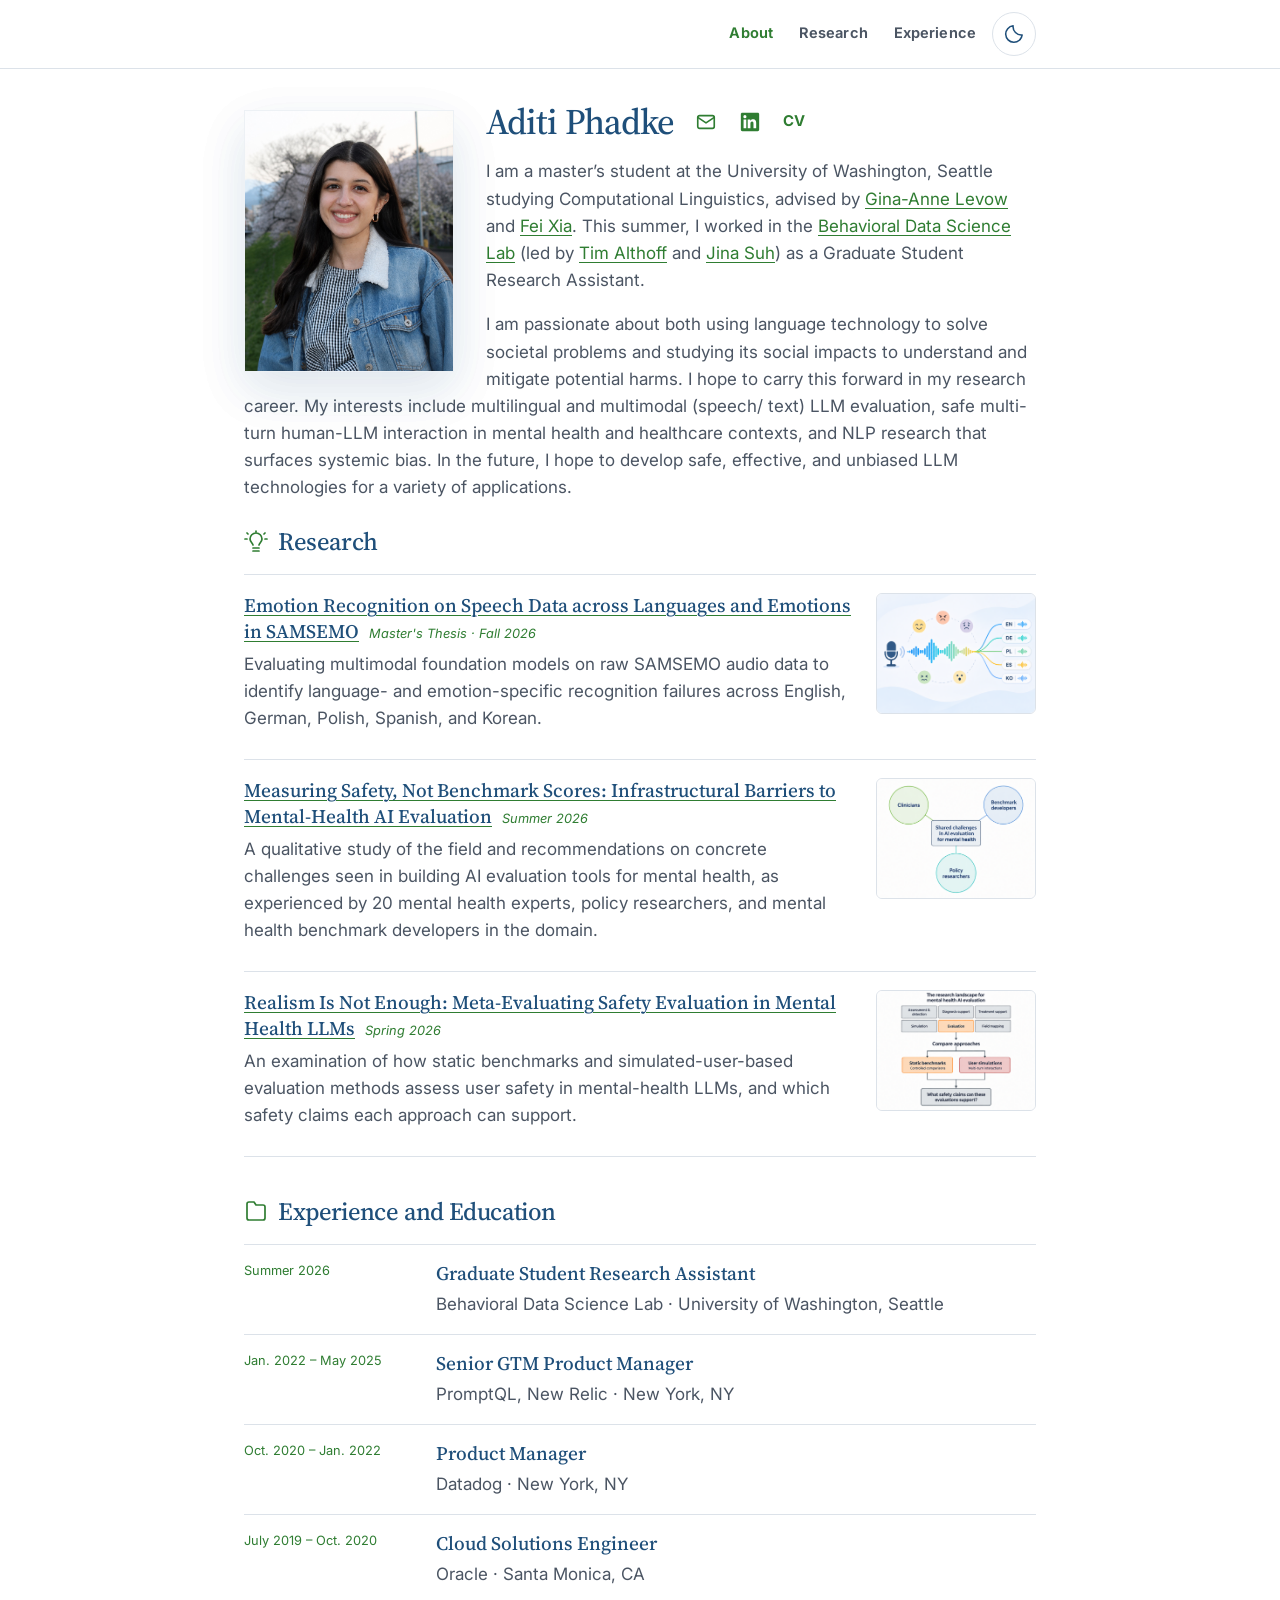
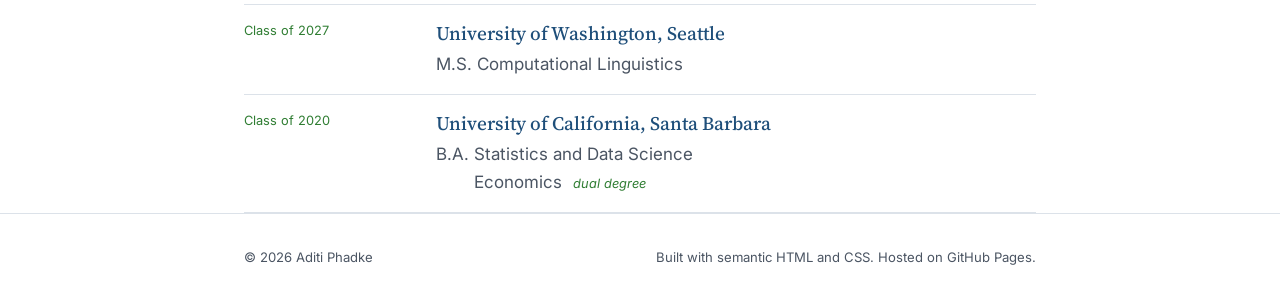
==== commit 92bf744d: "Refine homepage motivation for language technology" ====
--- a/index.html
+++ b/index.html
@@ -80,7 +80,7 @@
         </p>
 
         <p>
-          I have always been drawn to studying the social impact of language technology, and I hope to carry this forward in my research career. My interests include multilingual and multimodal (speech/ text) LLM evaluation, safe multi-turn human-LLM interaction in mental health and healthcare contexts, and NLP research that surfaces systemic bias. In the future, I hope to develop safe, effective, and unbiased LLM technologies for a variety of applications.
+          I am passionate about both using language technology to solve societal problems and studying its social impacts to understand and mitigate potential harms. I hope to carry this forward in my research career. My interests include multilingual and multimodal (speech/ text) LLM evaluation, safe multi-turn human-LLM interaction in mental health and healthcare contexts, and NLP research that surfaces systemic bias. In the future, I hope to develop safe, effective, and unbiased LLM technologies for a variety of applications.
         </p>
 
       </div>
